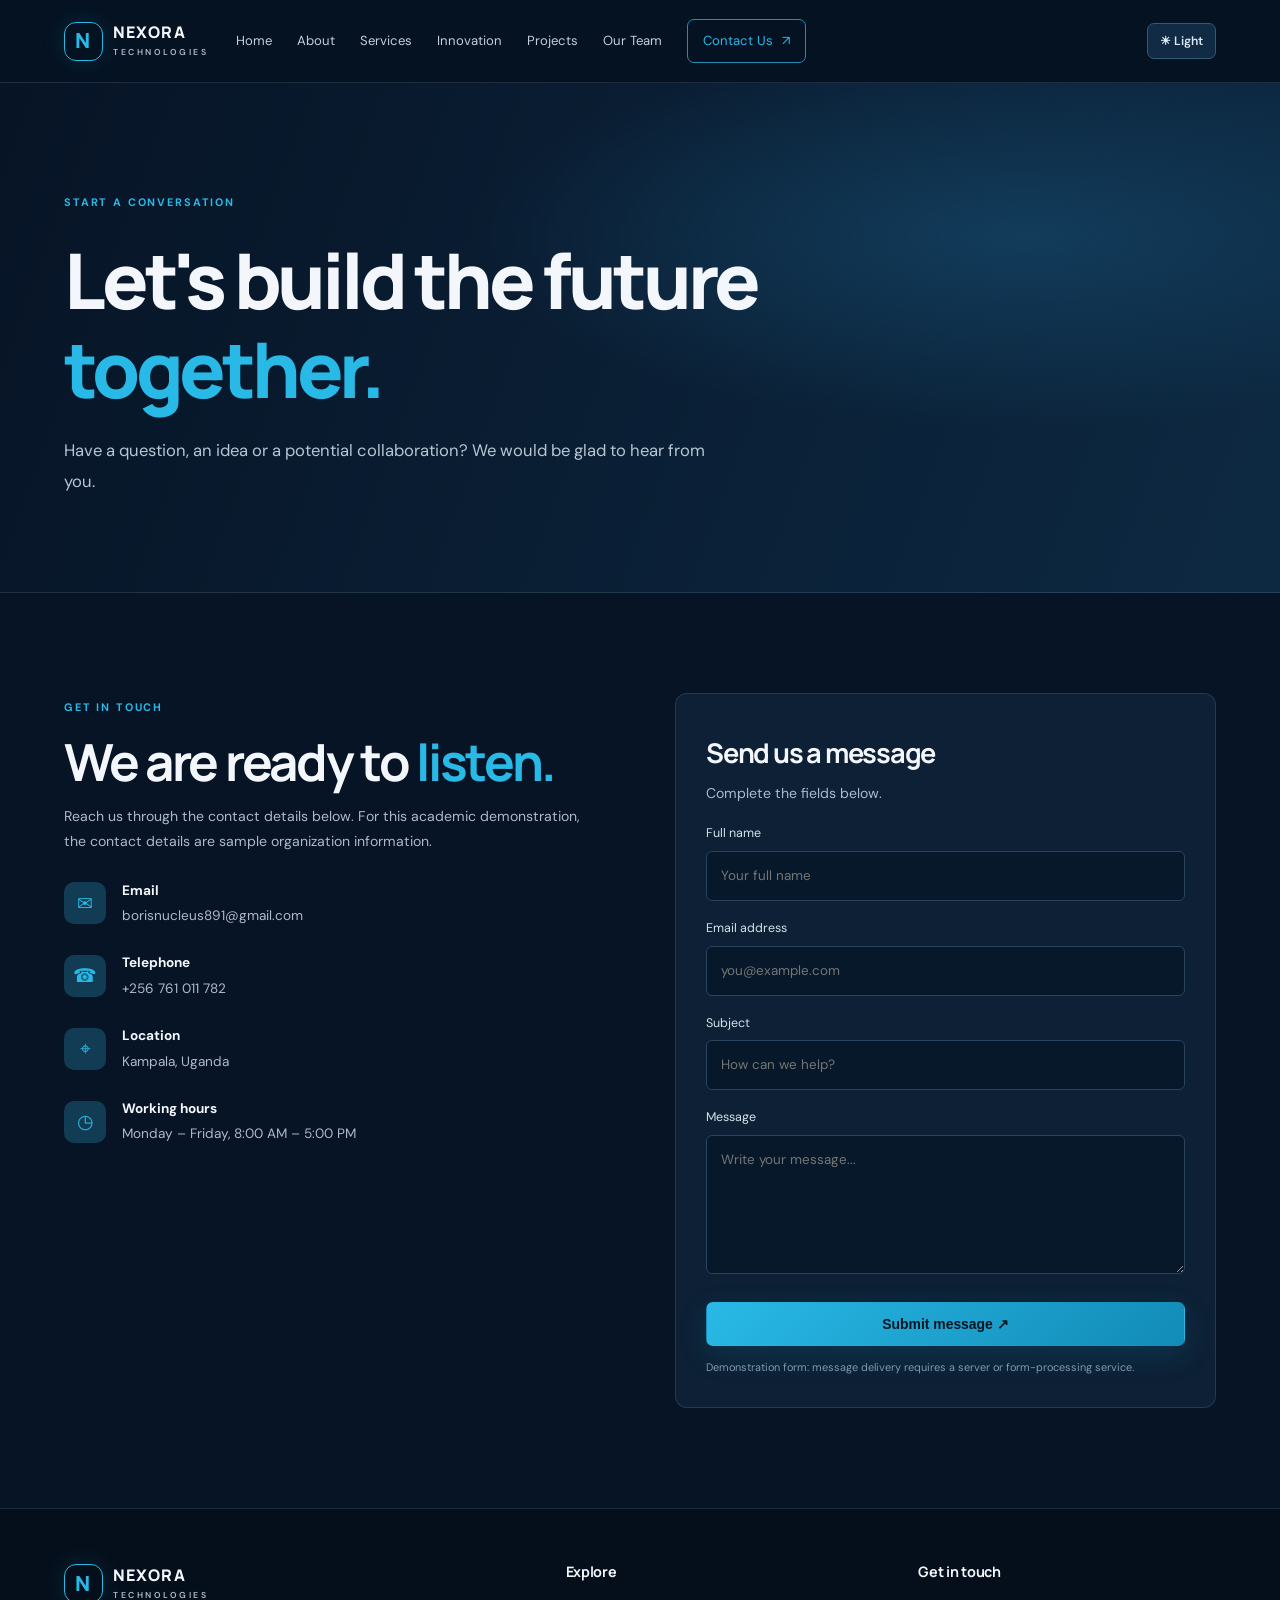
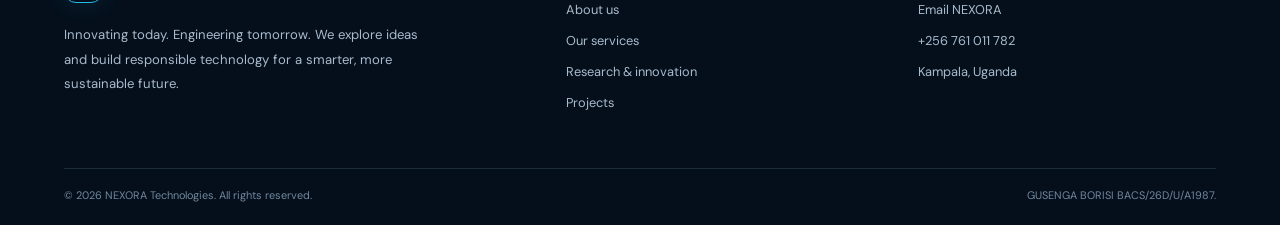
==== contact.html @ c24c4e4e "Add files via upload" ====
<!DOCTYPE html>
<html lang="en">
<head>
  <meta charset="UTF-8">
  <meta name="viewport" content="width=device-width, initial-scale=1.0">
  <meta name="description" content="Contact NEXORA Technologies in Kampala, Uganda.">
  <title>Contact Us | NEXORA Technologies</title>
  <link rel="stylesheet" href="style.css">
</head>
<body>

<header class="site-header">
  <div class="container nav-wrap">
    <a class="brand" href="index.html" aria-label="NEXORA Technologies home">
      <span class="brand-mark">N</span><span class="brand-name">NEXORA<small>TECHNOLOGIES</small></span>
    </a>
    <button class="menu-toggle" type="button" aria-expanded="false" aria-controls="primary-navigation" aria-label="Open navigation">☰</button>
    <nav class="main-nav" id="primary-navigation" aria-label="Main navigation">
      <a href="index.html">Home</a><a href="about.html">About</a>
      <a href="services.html">Services</a><a href="innovation.html">Innovation</a>
      <a href="projects.html">Projects</a><a href="team.html">Our Team</a>
      <a class="nav-contact" href="contact.html">Contact Us <span>↗</span></a>
    </nav>
    <button class="theme-toggle" type="button" aria-label="Switch colour theme" title="Switch colour theme">☀ Light</button>
  </div>
</header>

<main>

<section class="page-hero"><div class="container"><span class="eyebrow">START A CONVERSATION</span><h1>Let's build the future<br><em>together.</em></h1><p>Have a question, an idea or a potential collaboration? We would be glad to hear from you.</p></div></section>
<section class="section container contact-layout"><div><span class="eyebrow">GET IN TOUCH</span><h2>We are ready to <em>listen.</em></h2><p class="muted">Reach us through the contact details below. For this academic demonstration, the contact details are sample organization information.</p>
<div class="contact-detail"><span>✉</span><div><b>Email</b><a href="mailto:borisnucleus891@gmail.com">borisnucleus891@gmail.com</a></div></div>
<div class="contact-detail"><span>☎</span><div><b>Telephone</b><a href="tel:+256761011782">+256 761 011 782</a></div></div>
<div class="contact-detail"><span>⌖</span><div><b>Location</b><p>Kampala, Uganda</p></div></div>
<div class="contact-detail"><span>◷</span><div><b>Working hours</b><p>Monday – Friday, 8:00 AM – 5:00 PM</p></div></div>
</div>
<div class="form-panel"><h2>Send us a message</h2><p class="muted">Complete the fields below.</p><form action="#" method="post">
<label for="fullname">Full name</label><input id="fullname" name="fullname" type="text" placeholder="Your full name" required>
<label for="email">Email address</label><input id="email" name="email" type="email" placeholder="you@example.com" required>
<label for="subject">Subject</label><input id="subject" name="subject" type="text" placeholder="How can we help?" required>
<label for="message">Message</label><textarea id="message" name="message" rows="5" placeholder="Write your message..." required></textarea>
<button class="btn btn-primary form-button" type="submit">Submit message ↗</button>
<p class="form-note">Demonstration form: message delivery requires a server or form-processing service.</p>
</form></div></section>

</main>

<footer class="site-footer">
  <div class="container footer-grid">
    <div><a class="brand footer-brand" href="index.html"><span class="brand-mark">N</span><span class="brand-name">NEXORA<small>TECHNOLOGIES</small></span></a>
      <p>Innovating today. Engineering tomorrow. We explore ideas and build responsible technology for a smarter, more sustainable future.</p>
    </div>
    <div><h3>Explore</h3><a href="about.html">About us</a><a href="services.html">Our services</a><a href="innovation.html">Research & innovation</a><a href="projects.html">Projects</a></div>
    <div><h3>Get in touch</h3><a href="mailto:borisnucleus891@gmail.com">Email NEXORA</a><a href="tel:+256761011782">+256 761 011 782</a><span>Kampala, Uganda</span></div>
  </div>
  <div class="container footer-bottom"><span>© 2026 NEXORA Technologies. All rights reserved.</span><span>GUSENGA BORISI BACS/26D/U/A1987.</span></div>
</footer>

<script src="script.js" defer></script>
</body>
</html>
---- style.css ----
@import url('https://fonts.googleapis.com/css2?family=DM+Sans:wght@400;500;600;700&family=Manrope:wght@400;500;600;700;800&display=swap');

:root{--bg:#071426;--panel:#0d2035;--panel2:#102943;--text:#f3f7fb;--muted:#a9bbcc;--blue:#29b9e6;--blue2:#128bb7;--line:rgba(153,190,218,.16);--max:1160px}
*{box-sizing:border-box;margin:0;padding:0}
html{scroll-behavior:smooth}
body{font-family:'DM Sans',Arial,sans-serif;background:var(--bg);color:var(--text);line-height:1.65}
a{color:inherit;text-decoration:none}
.container{width:min(var(--max),90%);margin:auto}
h1,h2,h3,.brand{font-family:'Manrope',Arial,sans-serif;line-height:1.15}
h1{font-size:clamp(2.7rem,6vw,5.2rem);letter-spacing:-.055em;font-weight:800}
h2{font-size:clamp(2rem,4vw,3.2rem);letter-spacing:-.045em}
h3{font-size:1.22rem;letter-spacing:-.02em}
em{font-style:normal;color:var(--blue)}
.site-header{position:sticky;top:0;z-index:10;background:rgba(6,19,34,.94);backdrop-filter:blur(14px);border-bottom:1px solid var(--line)}
.nav-wrap{min-height:82px;display:flex;align-items:center;justify-content:space-between;gap:28px}
.brand{display:flex;align-items:center;gap:10px;font-weight:800;letter-spacing:.07em}
.brand-mark{width:39px;height:39px;display:grid;place-items:center;border:1px solid var(--blue);border-radius:12px;color:var(--blue);font-size:1.3rem;box-shadow:0 0 25px #29b9e622}
.brand-name{font-size:1rem;line-height:1.05}.brand-name small{display:block;font:600 .54rem 'DM Sans';letter-spacing:.29em;color:var(--muted);margin-top:5px}
.main-nav{display:flex;align-items:center;gap:clamp(12px,2vw,25px);font-size:.82rem;color:#c1d0dd}
.main-nav a{transition:.2s}.main-nav a:hover{color:var(--blue)}
.main-nav .nav-contact{padding:10px 15px;border:1px solid #238eb5;border-radius:7px;color:white}.nav-contact span{color:var(--blue);margin-left:5px}
.hero{overflow:hidden;background:radial-gradient(ellipse at 78% 48%,#123a5b 0,transparent 36%),linear-gradient(115deg,#071426,#0a1c30 65%,#0c2943);border-bottom:1px solid var(--line)}
.hero-grid{min-height:650px;display:grid;grid-template-columns:1.08fr .92fr;align-items:center;gap:35px;padding-top:65px;padding-bottom:65px}
.eyebrow{display:inline-flex;align-items:center;gap:9px;color:var(--blue);font-size:.68rem;font-weight:700;letter-spacing:.17em}
.eyebrow i{width:7px;height:7px;border-radius:50%;background:var(--blue);box-shadow:0 0 12px var(--blue)}
.hero h1{margin:24px 0;font-size:clamp(3rem,5.8vw,5.3rem)}
.hero-lead,.page-hero p{max-width:610px;color:#b6c6d5;font-size:1.04rem;line-height:1.85}
.button-row{display:flex;gap:13px;flex-wrap:wrap;margin-top:32px}
.btn{display:inline-flex;align-items:center;justify-content:center;gap:18px;padding:13px 19px;border-radius:7px;font-weight:700;font-size:.87rem;transition:.2s;border:1px solid transparent}
.btn-primary{background:linear-gradient(135deg,#29b9e6,#128bb7);color:#041523;box-shadow:0 9px 30px #149fc52a}.btn-primary:hover{transform:translateY(-2px);box-shadow:0 13px 35px #149fc54a}
.btn-outline{border-color:#41617c;color:#e8f1f8}.btn-outline:hover{border-color:var(--blue);color:var(--blue)}
.hero-proof{display:flex;align-items:center;gap:12px;margin-top:46px}.proof-icon{width:34px;height:34px;border:1px solid #27799a;border-radius:50%;display:grid;place-items:center;color:var(--blue)}.hero-proof strong,.hero-proof small{display:block}.hero-proof strong{font-size:.8rem}.hero-proof small{font-size:.72rem;color:var(--muted)}
.hero-art{height:440px;position:relative;display:grid;place-items:center}
.orbit{position:absolute;border:1px solid #32b7e533;border-radius:50%;transform:rotate(-24deg)}.orbit-one{width:390px;height:250px}.orbit-two{width:330px;height:330px;transform:rotate(55deg);border-style:dashed}.orbit-three{width:450px;height:170px;transform:rotate(35deg);border-color:#32b7e51f}
.core{width:190px;height:190px;border-radius:50%;display:flex;flex-direction:column;align-items:center;justify-content:center;background:radial-gradient(circle at 35% 30%,#23658a,#0b263f 68%);border:1px solid #48c8ed88;box-shadow:0 0 55px #25b7e544,inset 0 0 35px #2cb9e522;z-index:1}
.core-symbol{font:800 6rem 'Manrope';color:#e8faff;text-shadow:0 0 25px #29b9e6}.core small{font-size:.56rem;letter-spacing:.22em;color:#9bdcf0}
.float-tag{position:absolute;padding:10px 13px;border:1px solid #32718d;background:#0b2137eF;border-radius:8px;color:#d9edf7;font-size:.7rem;box-shadow:0 10px 35px #0005}.float-tag b{color:var(--blue);font-size:1rem;margin-right:7px}.tag-ai{top:49px;right:0}.tag-data{left:0;top:48%}.tag-future{right:10px;bottom:52px}.art-caption{position:absolute;bottom:2px;left:15%;right:10%;display:flex;justify-content:space-between;color:#7094ac;font-size:.58rem;letter-spacing:.18em}
.trust-strip{border-bottom:1px solid var(--line);background:#091a2c}.trust-inner{min-height:76px;display:flex;align-items:center;justify-content:space-between;gap:20px;flex-wrap:wrap}.trust-inner span{font-size:.62rem;letter-spacing:.15em;color:#7793a9}.trust-inner b{font-size:.7rem;letter-spacing:.12em;color:#c0d2e0}
.section{padding-top:100px;padding-bottom:100px}.section-heading{display:flex;align-items:end;justify-content:space-between;gap:35px;margin-bottom:38px}.section-heading h2{margin-top:13px}.section-heading>p{max-width:390px;color:var(--muted);font-size:.9rem}
.card-grid{display:grid;gap:18px}.card-grid.three{grid-template-columns:repeat(3,1fr)}.card-grid.two{grid-template-columns:repeat(2,1fr)}
.feature-card,.service-card{padding:29px;border:1px solid var(--line);border-radius:12px;background:linear-gradient(145deg,#10263d,#0a1b2e);min-height:230px;transition:.25s}
.feature-card:hover,.service-card:hover{transform:translateY(-5px);border-color:#278fb3;box-shadow:0 18px 40px #0003}
.card-icon{display:grid;place-items:center;width:44px;height:44px;border-radius:11px;background:#123b54;color:var(--blue);font-size:1.45rem;margin-bottom:23px}
.feature-card h3,.service-card h3{margin-bottom:12px}.feature-card p,.service-card p{color:var(--muted);font-size:.86rem;line-height:1.8}.feature-card>a{display:inline-block;margin-top:20px;color:var(--blue);font-size:.78rem;font-weight:700}
.dark-band{background:linear-gradient(110deg,#0d2a43,#0a1b2e);border-top:1px solid var(--line);border-bottom:1px solid var(--line);padding:75px 0}.band-grid{display:grid;grid-template-columns:1fr 1fr auto;align-items:center;gap:35px}.band-grid h2{margin-top:14px}.band-grid p{color:var(--muted);font-size:.92rem;line-height:1.85}
.topic-grid{display:grid;grid-template-columns:repeat(4,1fr);border-top:1px solid var(--line);border-left:1px solid var(--line)}.topic-grid>div{padding:22px;border-right:1px solid var(--line);border-bottom:1px solid var(--line);color:var(--blue);font-size:.7rem}.topic-grid b,.topic-grid span{display:block}.topic-grid b{color:var(--text);font-size:.9rem;margin:13px 0 5px}.topic-grid span{color:var(--muted);font-size:.75rem}
.text-link{color:var(--blue);font-weight:700;font-size:.82rem}.cta-section{margin-bottom:90px;padding:45px;background:linear-gradient(110deg,#102f4b,#0c2034);border:1px solid #24506b;border-radius:14px;display:flex;justify-content:space-between;align-items:center;gap:25px}.cta-section h2{font-size:2.3rem;margin:10px 0}.cta-section p{color:var(--muted)}
.page-hero{padding:105px 0 95px;background:radial-gradient(ellipse at 80% 30%,#123c5b,transparent 38%),linear-gradient(110deg,#071426,#0d2942);border-bottom:1px solid var(--line)}
.page-hero h1{margin:22px 0;font-size:clamp(2.8rem,6vw,4.8rem)}.page-hero p{max-width:650px}
.split-section{display:grid;grid-template-columns:.8fr 1.2fr;gap:80px}.split-section h2{margin-top:15px}.prose p{color:var(--muted);line-height:1.95;margin-bottom:18px}
.mission-band{background:#0b2034;border-block:1px solid var(--line);padding:75px 0}.mission-grid{display:grid;grid-template-columns:1fr 1fr;gap:55px}.mission-grid article{padding:20px 25px;border-left:2px solid #268db2}.mission-grid h2{font-size:2rem;margin:13px 0}.mission-grid p{color:var(--muted);line-height:1.8}
.service-card small{display:inline-block;margin-top:20px;padding:6px 9px;border-radius:5px;background:#12334a;color:#86cde2;font-size:.66rem}
.quote-panel{padding:85px 0;background:#0b2034;border-block:1px solid var(--line)}.quote-panel h2{max-width:850px;font-size:clamp(2rem,4vw,3.4rem);margin:20px 0}.quote-panel p{color:var(--muted)}
.notice{padding:15px 18px;background:#102c40;border:1px solid #28546d;border-radius:8px;color:#c3d6e4;font-size:.83rem;margin-bottom:28px}.notice b{color:var(--blue)}
.project-card{overflow:hidden;border:1px solid var(--line);border-radius:12px;background:#0d2035}.project-art{height:190px;display:flex;align-items:center;justify-content:center;flex-direction:column;gap:10px;font-size:3.5rem;color:#c9f4ff;background:radial-gradient(circle at 50% 50%,#1c6581,#102e48 60%,#0b2034)}.project-art small{font-size:.6rem;letter-spacing:.2em;color:#9bdcf0}.art-farm{background:radial-gradient(circle,#2b665b,#123c44 65%,#0b2034)}.art-edu{background:radial-gradient(circle,#3a5681,#172d4b 65%,#0b2034)}.art-eco{background:radial-gradient(circle,#356b6b,#153d48 65%,#0b2034)}.project-copy{padding:25px}.project-copy h3{font-size:1.45rem;margin:8px 0}.project-copy p{color:var(--muted);font-size:.85rem;line-height:1.8}.tag{display:inline-block;margin-top:18px;padding:5px 9px;border:1px solid #28627d;border-radius:30px;color:#8bd8ef;font-size:.68rem}
.person-card{padding:28px;border:1px solid var(--line);border-radius:12px;background:#0d2035}.avatar{width:66px;height:66px;display:grid;place-items:center;border-radius:50%;background:linear-gradient(135deg,#1a6484,#12334e);border:1px solid #45b9dc;color:#e4faff;font:800 1.1rem 'Manrope';margin-bottom:20px}.person-card h3{margin-bottom:5px}.person-card>span{color:var(--blue);font-size:.72rem}.person-card p{margin-top:15px;color:var(--muted);font-size:.83rem;line-height:1.8}
.contact-layout{display:grid;grid-template-columns:1fr 1fr;gap:70px}.contact-layout h2{margin:13px 0}.muted{color:var(--muted);font-size:.88rem;line-height:1.8}.contact-detail{display:flex;align-items:center;gap:16px;margin-top:25px}.contact-detail>span{width:42px;height:42px;display:grid;place-items:center;border-radius:10px;background:#123b54;color:var(--blue);font-size:1.2rem}.contact-detail b,.contact-detail a,.contact-detail p{display:block;font-size:.85rem}.contact-detail a,.contact-detail p{color:var(--muted);margin-top:3px}.form-panel{padding:30px;border:1px solid var(--line);border-radius:12px;background:#0d2035}.form-panel h2{font-size:1.7rem}.form-panel label{display:block;margin:17px 0 7px;font-size:.78rem;color:#d4e1eb}.form-panel input,.form-panel textarea{width:100%;padding:13px 14px;background:#07182a;border:1px solid #29445c;border-radius:6px;color:white;font:inherit;font-size:.84rem;outline:none}.form-panel input:focus,.form-panel textarea:focus{border-color:var(--blue)}.form-panel textarea{resize:vertical}.form-button{width:100%;margin-top:20px;cursor:pointer}.form-note{margin-top:13px;color:#8299ad;font-size:.68rem}
.site-footer{background:#050f1c;border-top:1px solid var(--line);padding:55px 0 20px}.footer-grid{display:grid;grid-template-columns:1.5fr 1fr 1fr;gap:55px}.footer-brand{margin-bottom:20px}.footer-grid p{max-width:370px;color:var(--muted);font-size:.82rem;line-height:1.85}.footer-grid h3{font-size:.9rem;margin-bottom:18px}.footer-grid>div:not(:first-child) a,.footer-grid>div:not(:first-child) span{display:block;color:var(--muted);font-size:.8rem;margin:10px 0}.footer-grid a:hover{color:var(--blue)}.footer-bottom{border-top:1px solid var(--line);margin-top:45px;padding-top:18px;display:flex;justify-content:space-between;gap:15px;color:#71889d;font-size:.68rem}
@media(max-width:900px){.nav-wrap{align-items:flex-start;padding:18px 0;flex-direction:column}.main-nav{width:100%;flex-wrap:wrap}.hero-grid{grid-template-columns:1fr}.hero-art{height:350px}.band-grid{grid-template-columns:1fr 1fr}.band-grid .btn{grid-column:1/-1;justify-self:start}.topic-grid{grid-template-columns:repeat(2,1fr)}.contact-layout{gap:35px}}
@media(max-width:650px){.container{width:90%}.main-nav{gap:12px 17px;font-size:.76rem}.nav-contact{display:none}.hero-grid{padding-top:65px;padding-bottom:45px}.hero-art{transform:scale(.82);margin:-20px -35px}.trust-inner{padding:20px 0;justify-content:flex-start}.trust-inner span{width:100%}.section{padding-top:70px;padding-bottom:70px}.section-heading{display:block}.section-heading>p{margin-top:18px}.card-grid.three,.card-grid.two,.mission-grid,.split-section,.contact-layout{grid-template-columns:1fr}.band-grid{grid-template-columns:1fr}.topic-grid{grid-template-columns:1fr 1fr}.cta-section{margin-bottom:60px;padding:28px;display:block}.cta-section .btn{margin-top:22px}.footer-grid{grid-template-columns:1fr 1fr;gap:30px}.footer-grid>div:first-child{grid-column:1/-1}.footer-bottom{flex-direction:column}.page-hero{padding:75px 0}.project-art{height:160px}}


/* JavaScript enhancements: navigation, theme, reveal effects and project tools */
.nav-wrap{position:relative}
.menu-toggle,.theme-toggle{font:600 .76rem 'DM Sans',sans-serif;color:#dcebf5;background:#102b43;border:1px solid #315a75;border-radius:7px;padding:9px 12px;cursor:pointer;transition:.2s}
.menu-toggle{display:none}.theme-toggle:hover,.menu-toggle:hover{border-color:var(--blue);color:var(--blue)}
.theme-toggle{margin-left:auto;white-space:nowrap}
.main-nav a[aria-current="page"]{color:var(--blue)}
.js-ready .reveal{opacity:0;transform:translateY(18px);transition:opacity .65s ease,transform .65s ease}
.js-ready .reveal.is-visible{opacity:1;transform:translateY(0)}
.project-tools{display:grid;gap:16px;margin:0 0 20px}
.project-tools input{width:100%;max-width:440px;padding:13px 15px;background:#07182a;border:1px solid #29445c;border-radius:7px;color:#fff;font:inherit;outline:none}
.project-tools input:focus{border-color:var(--blue)}
.filter-buttons{display:flex;gap:9px;flex-wrap:wrap}
.filter-btn{padding:8px 13px;border:1px solid #31536b;border-radius:30px;background:#0d2035;color:#c8d9e6;cursor:pointer;font:600 .75rem 'DM Sans',sans-serif;transition:.2s}
.filter-btn:hover,.filter-btn.is-active{background:#123b54;border-color:var(--blue);color:#8ee4ff}
.search-status{min-height:22px;margin-bottom:12px;color:var(--muted);font-size:.78rem}
.project-card.is-hidden{display:none}
.form-feedback{margin-top:14px;padding:12px 14px;border-radius:7px;font-size:.8rem;background:#123b35;border:1px solid #287d69;color:#b9f4df}
.sr-only{position:absolute;width:1px;height:1px;padding:0;margin:-1px;overflow:hidden;clip:rect(0,0,0,0);white-space:nowrap;border:0}
/* Optional light theme, switched by the visitor and remembered on this device. */
:root[data-theme="light"]{--bg:#edf4f8;--panel:#fff;--panel2:#e3eff5;--text:#10263a;--muted:#536b7d;--line:rgba(25,75,105,.18)}
:root[data-theme="light"] body{background:var(--bg);color:var(--text)}
:root[data-theme="light"] .site-header{background:rgba(242,248,251,.94)}
:root[data-theme="light"] .main-nav{color:#36536a}
:root[data-theme="light"] .main-nav .nav-contact{color:#10263a}
:root[data-theme="light"] .hero,:root[data-theme="light"] .page-hero{background:radial-gradient(ellipse at 78% 48%,#d4edf7 0,transparent 40%),linear-gradient(115deg,#edf5f9,#e4f0f6 65%,#d9eaf3)}
:root[data-theme="light"] .hero-lead,:root[data-theme="light"] .page-hero p{color:#496477}
:root[data-theme="light"] .trust-strip,:root[data-theme="light"] .site-footer{background:#dfeaf1}
:root[data-theme="light"] .trust-inner b,:root[data-theme="light"] .footer-grid h3{color:#17344a}
:root[data-theme="light"] .feature-card,:root[data-theme="light"] .service-card,:root[data-theme="light"] .project-card,:root[data-theme="light"] .person-card,:root[data-theme="light"] .form-panel{background:#fff}
:root[data-theme="light"] .dark-band,:root[data-theme="light"] .mission-band,:root[data-theme="light"] .quote-panel{background:#e3eef4}
:root[data-theme="light"] .cta-section{background:linear-gradient(110deg,#dcecf4,#edf5f8)}
:root[data-theme="light"] .notice{background:#e2f0f6;color:#29485d}
:root[data-theme="light"] .form-panel input,:root[data-theme="light"] .form-panel textarea,:root[data-theme="light"] .project-tools input{background:#f4f8fa;color:#142d40;border-color:#b6cbd8}
:root[data-theme="light"] .filter-btn{background:#f4f8fa;color:#36536a}
:root[data-theme="light"] .filter-btn:hover,:root[data-theme="light"] .filter-btn.is-active{background:#d9eff7;color:#087ba4}
:root[data-theme="light"] .menu-toggle,:root[data-theme="light"] .theme-toggle{background:#e4eff5;color:#17344a}
:root[data-theme="light"] .footer-grid>div:not(:first-child) a,:root[data-theme="light"] .footer-grid>div:not(:first-child) span{color:#536b7d}
@media(max-width:900px){
 .nav-wrap{align-items:center;flex-direction:row;flex-wrap:wrap;gap:12px;padding:15px 0}
 .menu-toggle{display:inline-flex;align-items:center;justify-content:center;margin-left:auto}
 .theme-toggle{margin-left:0}
 .main-nav{display:none;order:3;width:100%;padding:12px 0 5px;flex-direction:column;align-items:stretch;gap:0}
 .main-nav.is-open{display:flex}
 .main-nav a{padding:11px 8px;border-top:1px solid var(--line)}
 .main-nav .nav-contact{display:block;border:0;padding:11px 8px}
}
@media(prefers-reduced-motion:reduce){html{scroll-behavior:auto}.js-ready .reveal{transition:none;transform:none}}
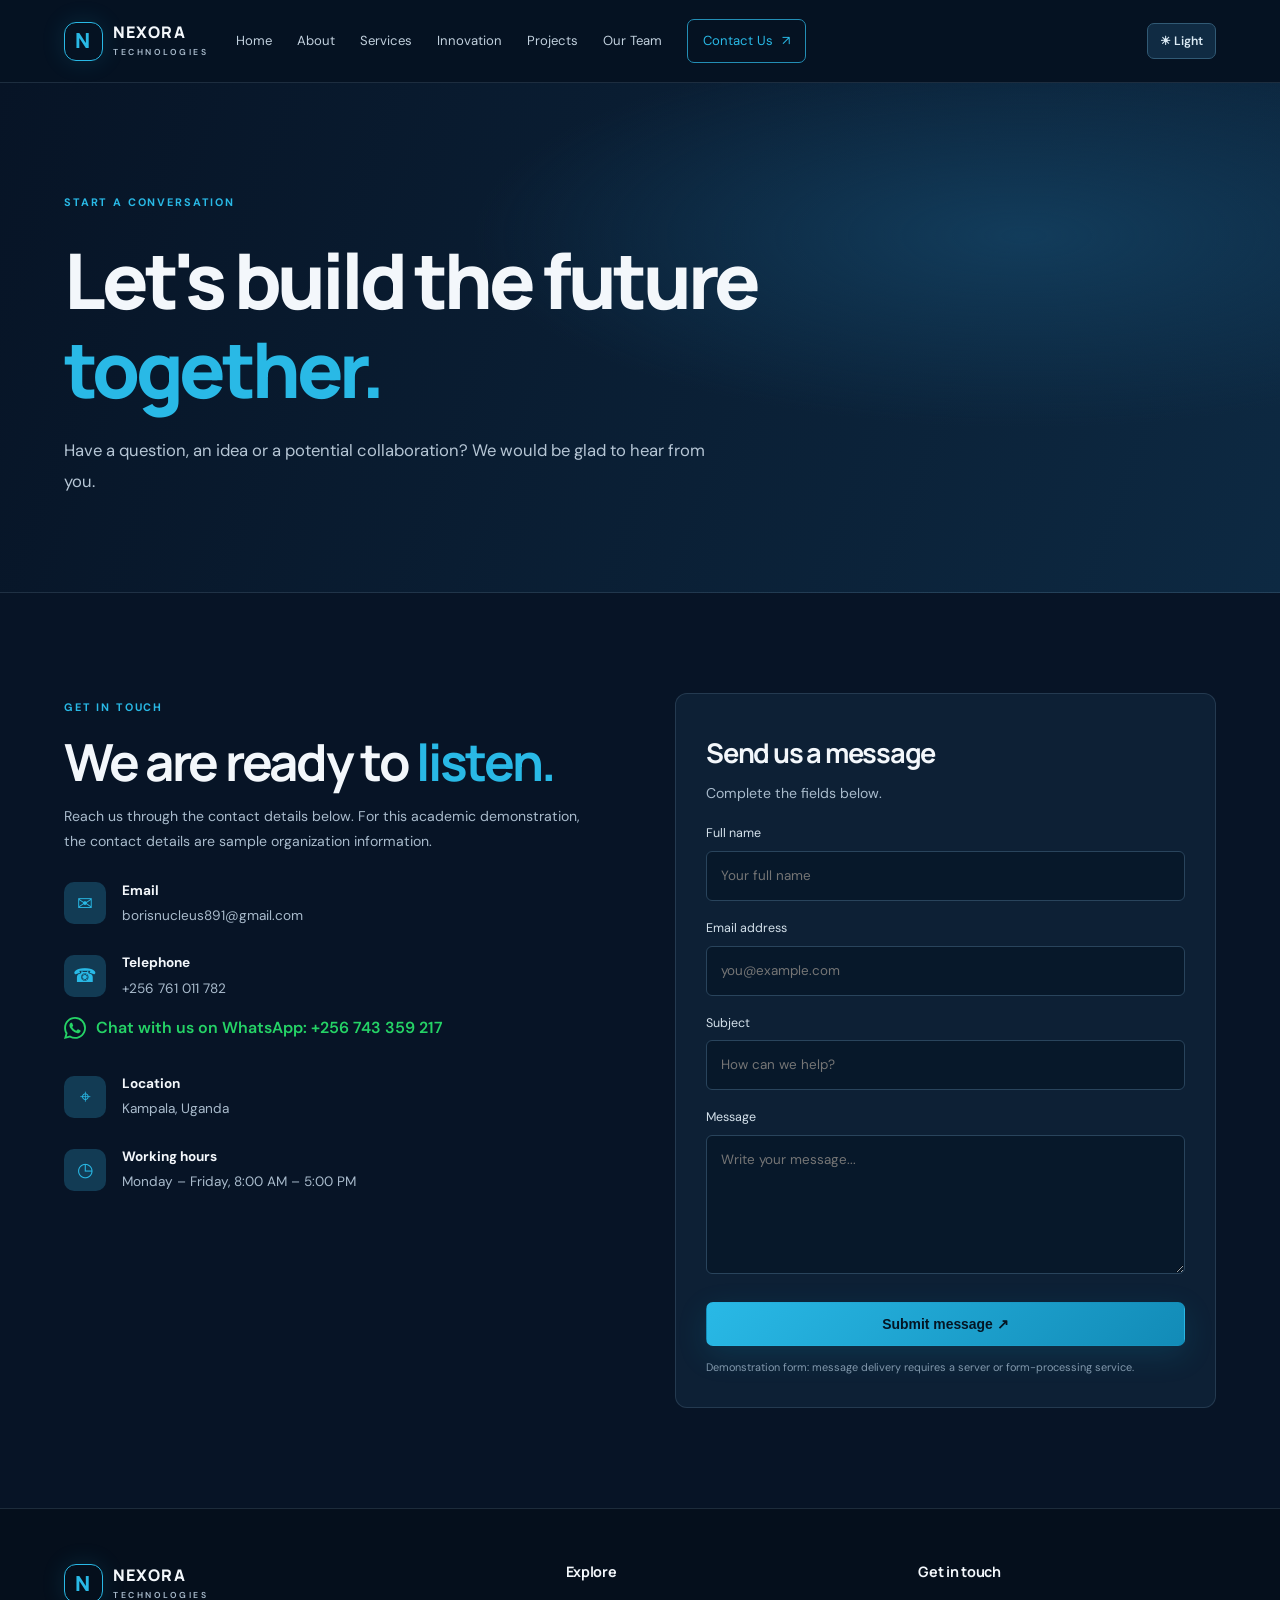
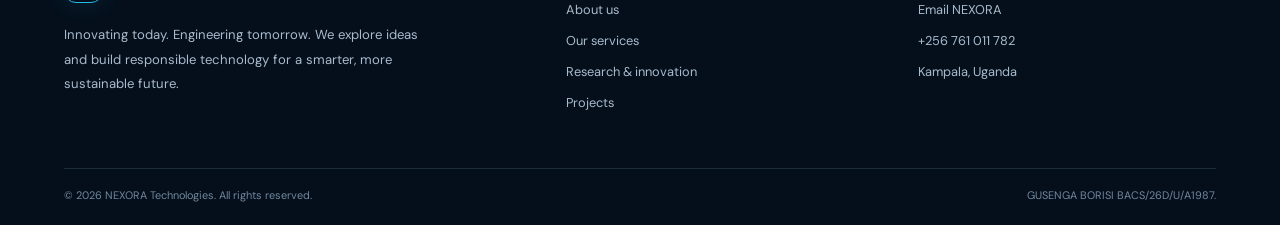
==== commit 62d87a50: "Include WhatsApp contact information Added WhatsApp contact link with icon and details." ====
--- a/contact.html
+++ b/contact.html
@@ -31,6 +31,19 @@
 <section class="section container contact-layout"><div><span class="eyebrow">GET IN TOUCH</span><h2>We are ready to <em>listen.</em></h2><p class="muted">Reach us through the contact details below. For this academic demonstration, the contact details are sample organization information.</p>
 <div class="contact-detail"><span>✉</span><div><b>Email</b><a href="mailto:borisnucleus891@gmail.com">borisnucleus891@gmail.com</a></div></div>
 <div class="contact-detail"><span>☎</span><div><b>Telephone</b><a href="tel:+256761011782">+256 761 011 782</a></div></div>
+  
+<a href="https://wa.me/256743359217"
+   class="whatsapp-contact"
+   target="_blank"
+   rel="noopener noreferrer">
+
+    <svg class="whatsapp-icon" viewBox="0 0 24 24">
+        <path d="M20.52 3.48A11.87 11.87 0 0 0 12.05 0C5.48 0 .14 5.34.14 11.91c0 2.1.55 4.15 1.6 5.96L0 24l6.29-1.65a11.9 11.9 0 0 0 5.76 1.47h.01c6.57 0 11.91-5.34 11.91-11.91a11.84 11.84 0 0 0-3.45-8.43ZM12.06 21.8a9.9 9.9 0 0 1-5.04-1.38l-.36-.21-3.73.98 1-3.64-.24-.37a9.88 9.88 0 0 1-1.52-5.27c0-5.46 4.44-9.9 9.9-9.9a9.83 9.83 0 0 1 7 2.9 9.83 9.83 0 0 1 2.9 7c0 5.45-4.44 9.89-9.9 9.89Zm5.43-7.41c-.3-.15-1.77-.87-2.05-.97-.28-.1-.48-.15-.68.15-.2.3-.77.97-.94 1.17-.17.2-.35.23-.65.08-.3-.15-1.27-.47-2.42-1.5-.9-.8-1.5-1.78-1.67-2.08-.17-.3-.02-.46.13-.61.14-.13.3-.35.45-.52.15-.17.2-.3.3-.5.1-.2.05-.37-.02-.52-.08-.15-.68-1.64-.93-2.24-.24-.59-.49-.51-.68-.52h-.58c-.2 0-.52.08-.8.37-.28.3-1.05 1.03-1.05 2.52s1.08 2.92 1.23 3.12c.15.2 2.13 3.25 5.16 4.56.72.31 1.28.5 1.71.64.72.23 1.37.2 1.89.12.58-.09 1.77-.73 2.02-1.44.25-.71.25-1.32.17-1.44-.07-.13-.27-.2-.57-.35Z"/>
+    </svg>
+
+    Chat with us on WhatsApp: +256 743 359 217
+</a>
+
 <div class="contact-detail"><span>⌖</span><div><b>Location</b><p>Kampala, Uganda</p></div></div>
 <div class="contact-detail"><span>◷</span><div><b>Working hours</b><p>Monday – Friday, 8:00 AM – 5:00 PM</p></div></div>
 </div>
--- a/style.css
+++ b/style.css
@@ -107,3 +107,57 @@
  .main-nav .nav-contact{display:block;border:0;padding:11px 8px}
 }
 @media(prefers-reduced-motion:reduce){html{scroll-behavior:auto}.js-ready .reveal{transition:none;transform:none}}
+
+
+.whatsapp-contact {
+    display: inline-flex;
+    align-items: center;
+    gap: 10px;
+    margin-top: 15px;
+    color: #25D366;
+    font-weight: 600;
+    text-decoration: none;
+    transition: 0.3s ease;
+}
+
+.whatsapp-contact:hover {
+    color: #128C7E;
+    transform: translateY(-3px);
+}
+
+.whatsapp-icon {
+    width: 22px;
+    height: 22px;
+    fill: currentColor;
+}
+
+/* WhatsApp Floating Button */
+.whatsapp-float {
+    position: fixed;
+    bottom: 25px;
+    right: 25px;
+    width: 55px;
+    height: 55px;
+    background: #25D366;
+    color: white;
+    border-radius: 50%;
+    display: flex;
+    align-items: center;
+    justify-content: center;
+    text-decoration: none;
+    box-shadow: 0 4px 12px rgba(0, 0, 0, 0.3);
+    z-index: 999;
+    transition: 0.3s ease;
+}
+
+.whatsapp-float:hover {
+    background: #128C7E;
+    transform: scale(1.1);
+}
+
+.whatsapp-float svg {
+    width: 30px;
+    height: 30px;
+    fill: white;
+}
+
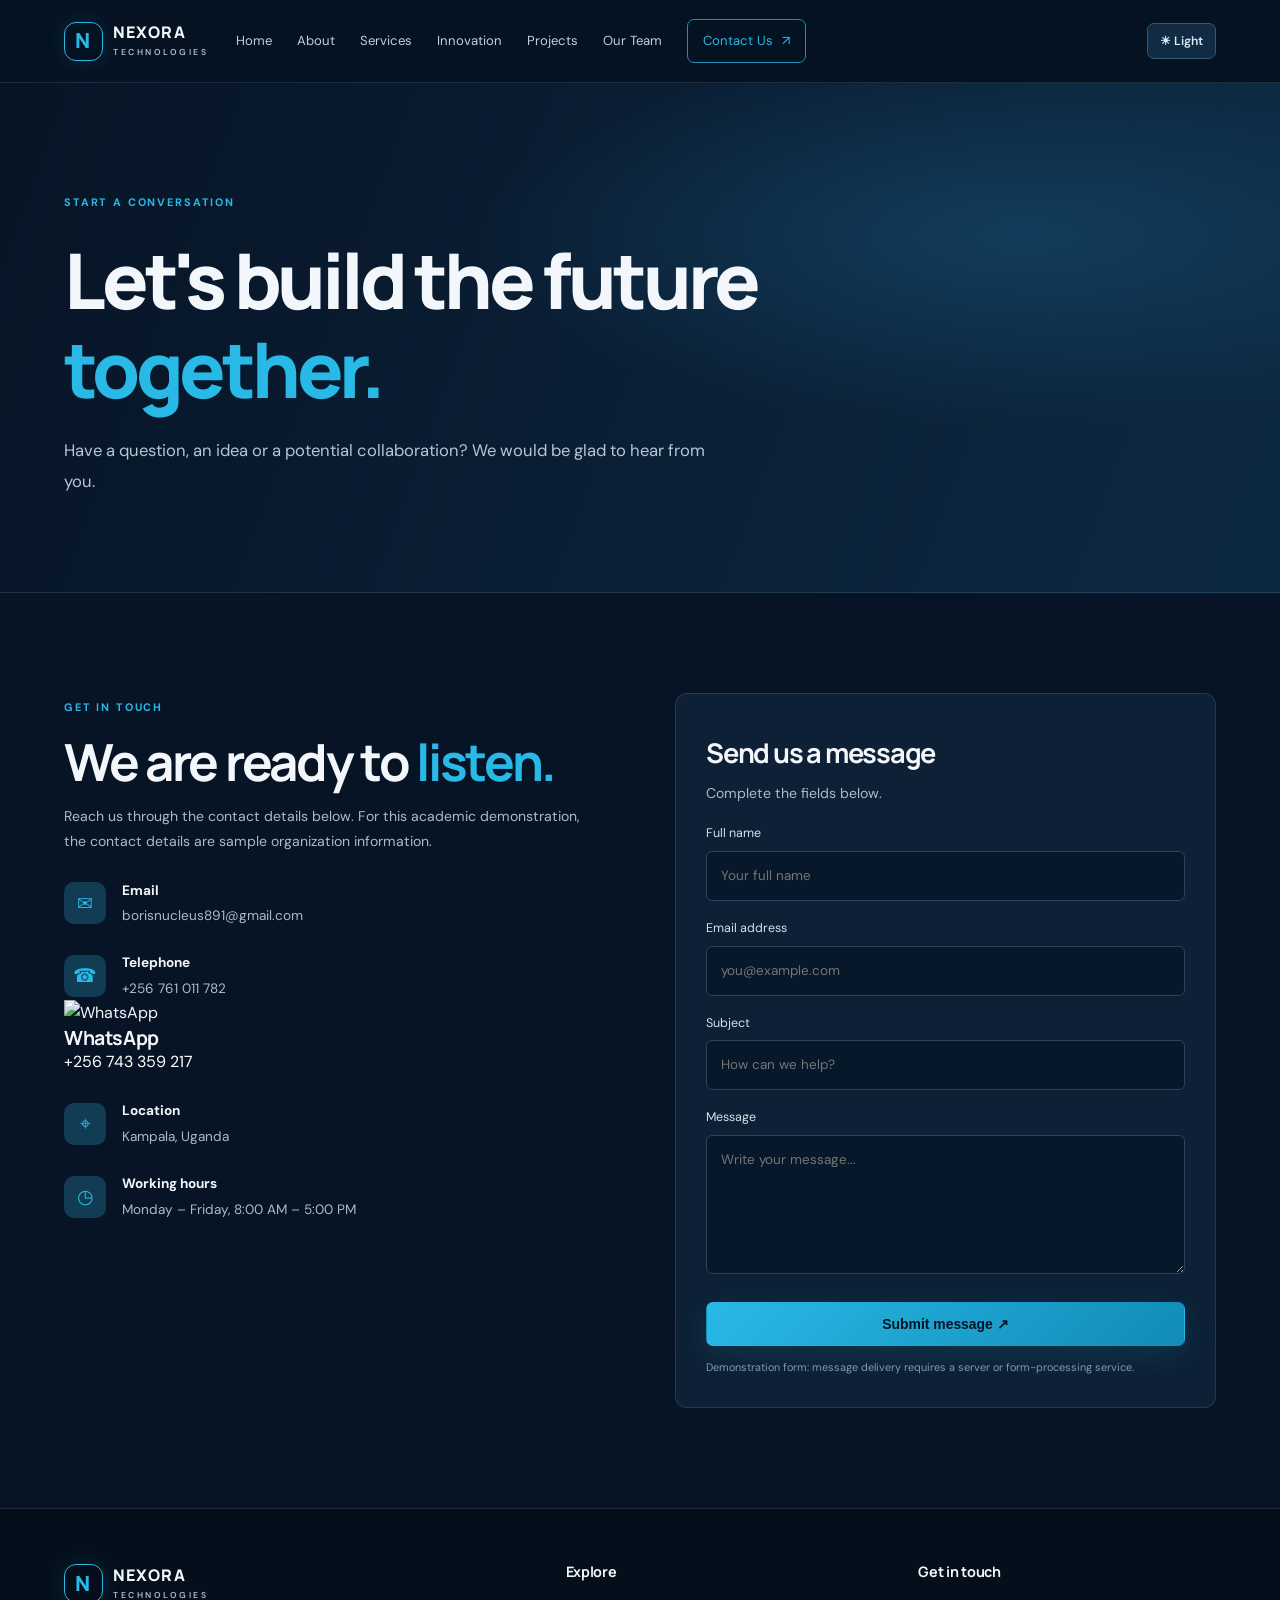
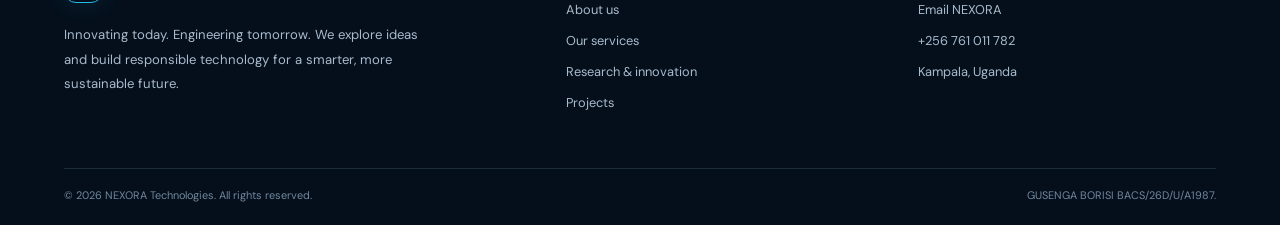
==== commit 828b4454: "Integrate WhatsApp contact details in contact.html Added WhatsApp contact information and icon to th" ====
--- a/contact.html
+++ b/contact.html
@@ -31,18 +31,15 @@
 <section class="section container contact-layout"><div><span class="eyebrow">GET IN TOUCH</span><h2>We are ready to <em>listen.</em></h2><p class="muted">Reach us through the contact details below. For this academic demonstration, the contact details are sample organization information.</p>
 <div class="contact-detail"><span>✉</span><div><b>Email</b><a href="mailto:borisnucleus891@gmail.com">borisnucleus891@gmail.com</a></div></div>
 <div class="contact-detail"><span>☎</span><div><b>Telephone</b><a href="tel:+256761011782">+256 761 011 782</a></div></div>
-  
-<a href="https://wa.me/256743359217"
-   class="whatsapp-contact"
-   target="_blank"
-   rel="noopener noreferrer">
-
-    <svg class="whatsapp-icon" viewBox="0 0 24 24">
-        <path d="M20.52 3.48A11.87 11.87 0 0 0 12.05 0C5.48 0 .14 5.34.14 11.91c0 2.1.55 4.15 1.6 5.96L0 24l6.29-1.65a11.9 11.9 0 0 0 5.76 1.47h.01c6.57 0 11.91-5.34 11.91-11.91a11.84 11.84 0 0 0-3.45-8.43ZM12.06 21.8a9.9 9.9 0 0 1-5.04-1.38l-.36-.21-3.73.98 1-3.64-.24-.37a9.88 9.88 0 0 1-1.52-5.27c0-5.46 4.44-9.9 9.9-9.9a9.83 9.83 0 0 1 7 2.9 9.83 9.83 0 0 1 2.9 7c0 5.45-4.44 9.89-9.9 9.89Zm5.43-7.41c-.3-.15-1.77-.87-2.05-.97-.28-.1-.48-.15-.68.15-.2.3-.77.97-.94 1.17-.17.2-.35.23-.65.08-.3-.15-1.27-.47-2.42-1.5-.9-.8-1.5-1.78-1.67-2.08-.17-.3-.02-.46.13-.61.14-.13.3-.35.45-.52.15-.17.2-.3.3-.5.1-.2.05-.37-.02-.52-.08-.15-.68-1.64-.93-2.24-.24-.59-.49-.51-.68-.52h-.58c-.2 0-.52.08-.8.37-.28.3-1.05 1.03-1.05 2.52s1.08 2.92 1.23 3.12c.15.2 2.13 3.25 5.16 4.56.72.31 1.28.5 1.71.64.72.23 1.37.2 1.89.12.58-.09 1.77-.73 2.02-1.44.25-.71.25-1.32.17-1.44-.07-.13-.27-.2-.57-.35Z"/>
-    </svg>
-
-    Chat with us on WhatsApp: +256 743 359 217
-</a>
+  <div class="contact-item">
+  <div class="contact-icon whatsapp">
+    <img src="https://upload.wikimedia.org/wikipedia/commons/6/6b/WhatsApp.svg" alt="WhatsApp">
+  </div>
+  <div>
+    <h3>WhatsApp</h3>
+    <p><a href="https://wa.me/256743359217" target="_blank" style="color:white; text-decoration:none;">+256 743 359 217</a></p>
+  </div>
+</div>
 
 <div class="contact-detail"><span>⌖</span><div><b>Location</b><p>Kampala, Uganda</p></div></div>
 <div class="contact-detail"><span>◷</span><div><b>Working hours</b><p>Monday – Friday, 8:00 AM – 5:00 PM</p></div></div>
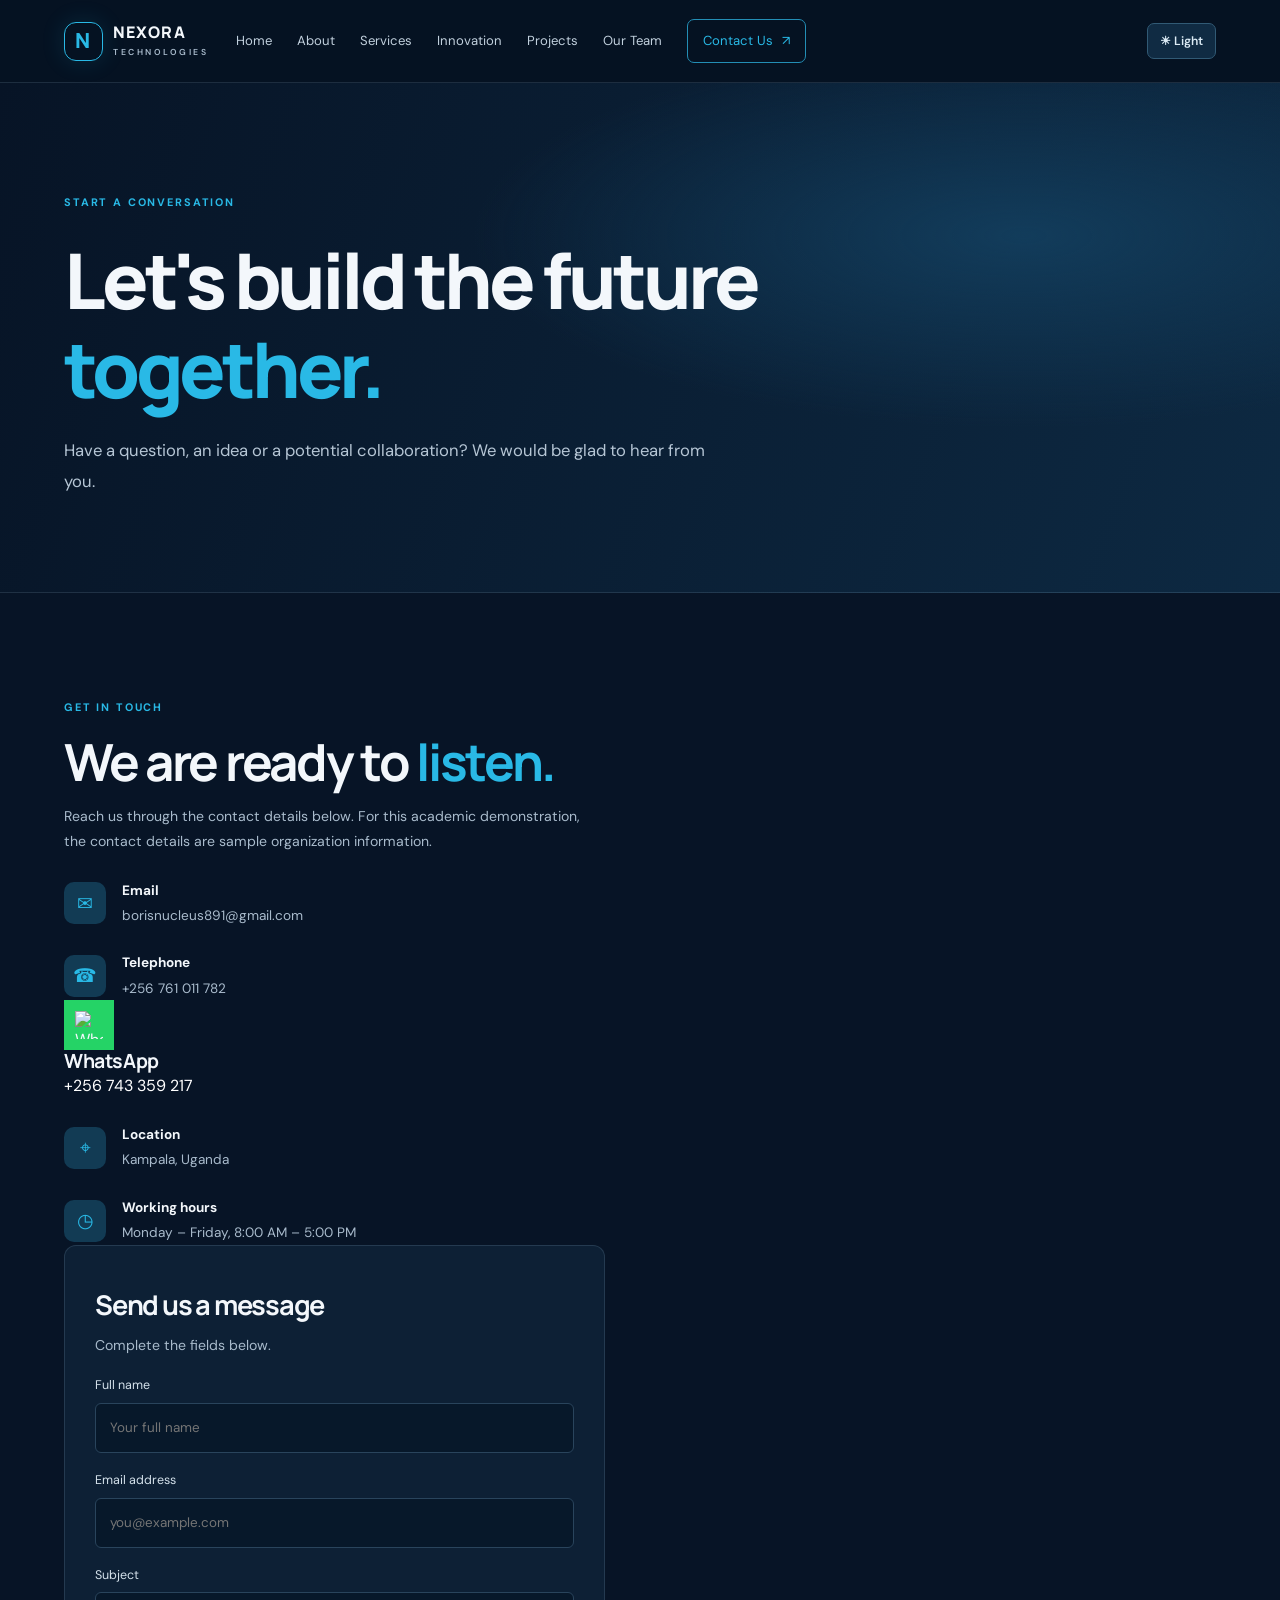
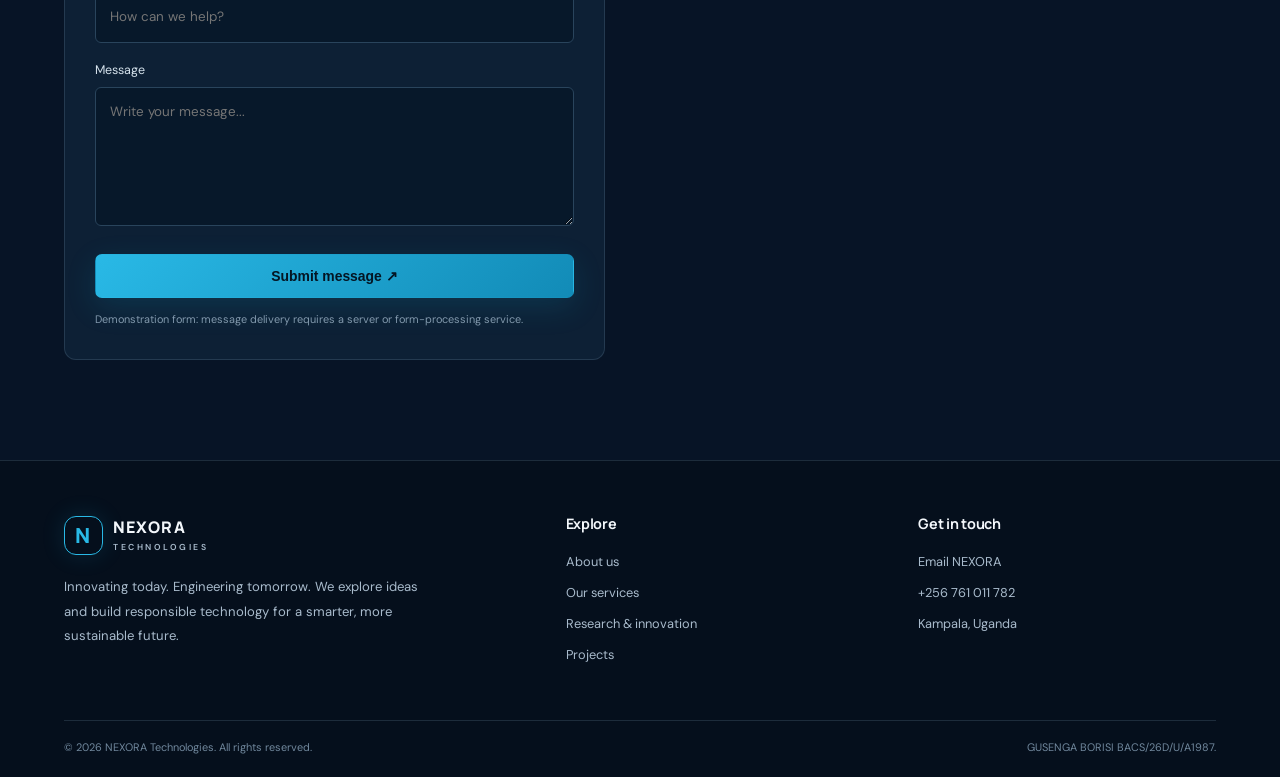
==== commit 0b7bd2d7: "Refactor WhatsApp contact item with styles Updated WhatsApp contact section with styling." ====
--- a/contact.html
+++ b/contact.html
@@ -32,8 +32,9 @@
 <div class="contact-detail"><span>✉</span><div><b>Email</b><a href="mailto:borisnucleus891@gmail.com">borisnucleus891@gmail.com</a></div></div>
 <div class="contact-detail"><span>☎</span><div><b>Telephone</b><a href="tel:+256761011782">+256 761 011 782</a></div></div>
   <div class="contact-item">
-  <div class="contact-icon whatsapp">
-    <img src="https://upload.wikimedia.org/wikipedia/commons/6/6b/WhatsApp.svg" alt="WhatsApp">
+ <div class="contact-item">
+  <div class="contact-icon" style="background:#25D366; width:50px; height:50px; display:flex; align-items:center; justify-content:center; flex-shrink:0;">
+    <img src="https://upload.wikimedia.org/wikipedia/commons/6/6b/WhatsApp.svg" alt="WhatsApp" style="width:28px; height:28px; display:block;">
   </div>
   <div>
     <h3>WhatsApp</h3>
--- a/style.css
+++ b/style.css
@@ -108,56 +108,11 @@
 }
 @media(prefers-reduced-motion:reduce){html{scroll-behavior:auto}.js-ready .reveal{transition:none;transform:none}}
 
-
-.whatsapp-contact {
-    display: inline-flex;
-    align-items: center;
-    gap: 10px;
-    margin-top: 15px;
-    color: #25D366;
-    font-weight: 600;
-    text-decoration: none;
-    transition: 0.3s ease;
+.contact-icon.whatsapp {
+  background: #25D366;
+  color: white;
 }
 
-.whatsapp-contact:hover {
-    color: #128C7E;
-    transform: translateY(-3px);
-}
 
-.whatsapp-icon {
-    width: 22px;
-    height: 22px;
-    fill: currentColor;
-}
 
-/* WhatsApp Floating Button */
-.whatsapp-float {
-    position: fixed;
-    bottom: 25px;
-    right: 25px;
-    width: 55px;
-    height: 55px;
-    background: #25D366;
-    color: white;
-    border-radius: 50%;
-    display: flex;
-    align-items: center;
-    justify-content: center;
-    text-decoration: none;
-    box-shadow: 0 4px 12px rgba(0, 0, 0, 0.3);
-    z-index: 999;
-    transition: 0.3s ease;
-}
 
-.whatsapp-float:hover {
-    background: #128C7E;
-    transform: scale(1.1);
-}
-
-.whatsapp-float svg {
-    width: 30px;
-    height: 30px;
-    fill: white;
-}
-
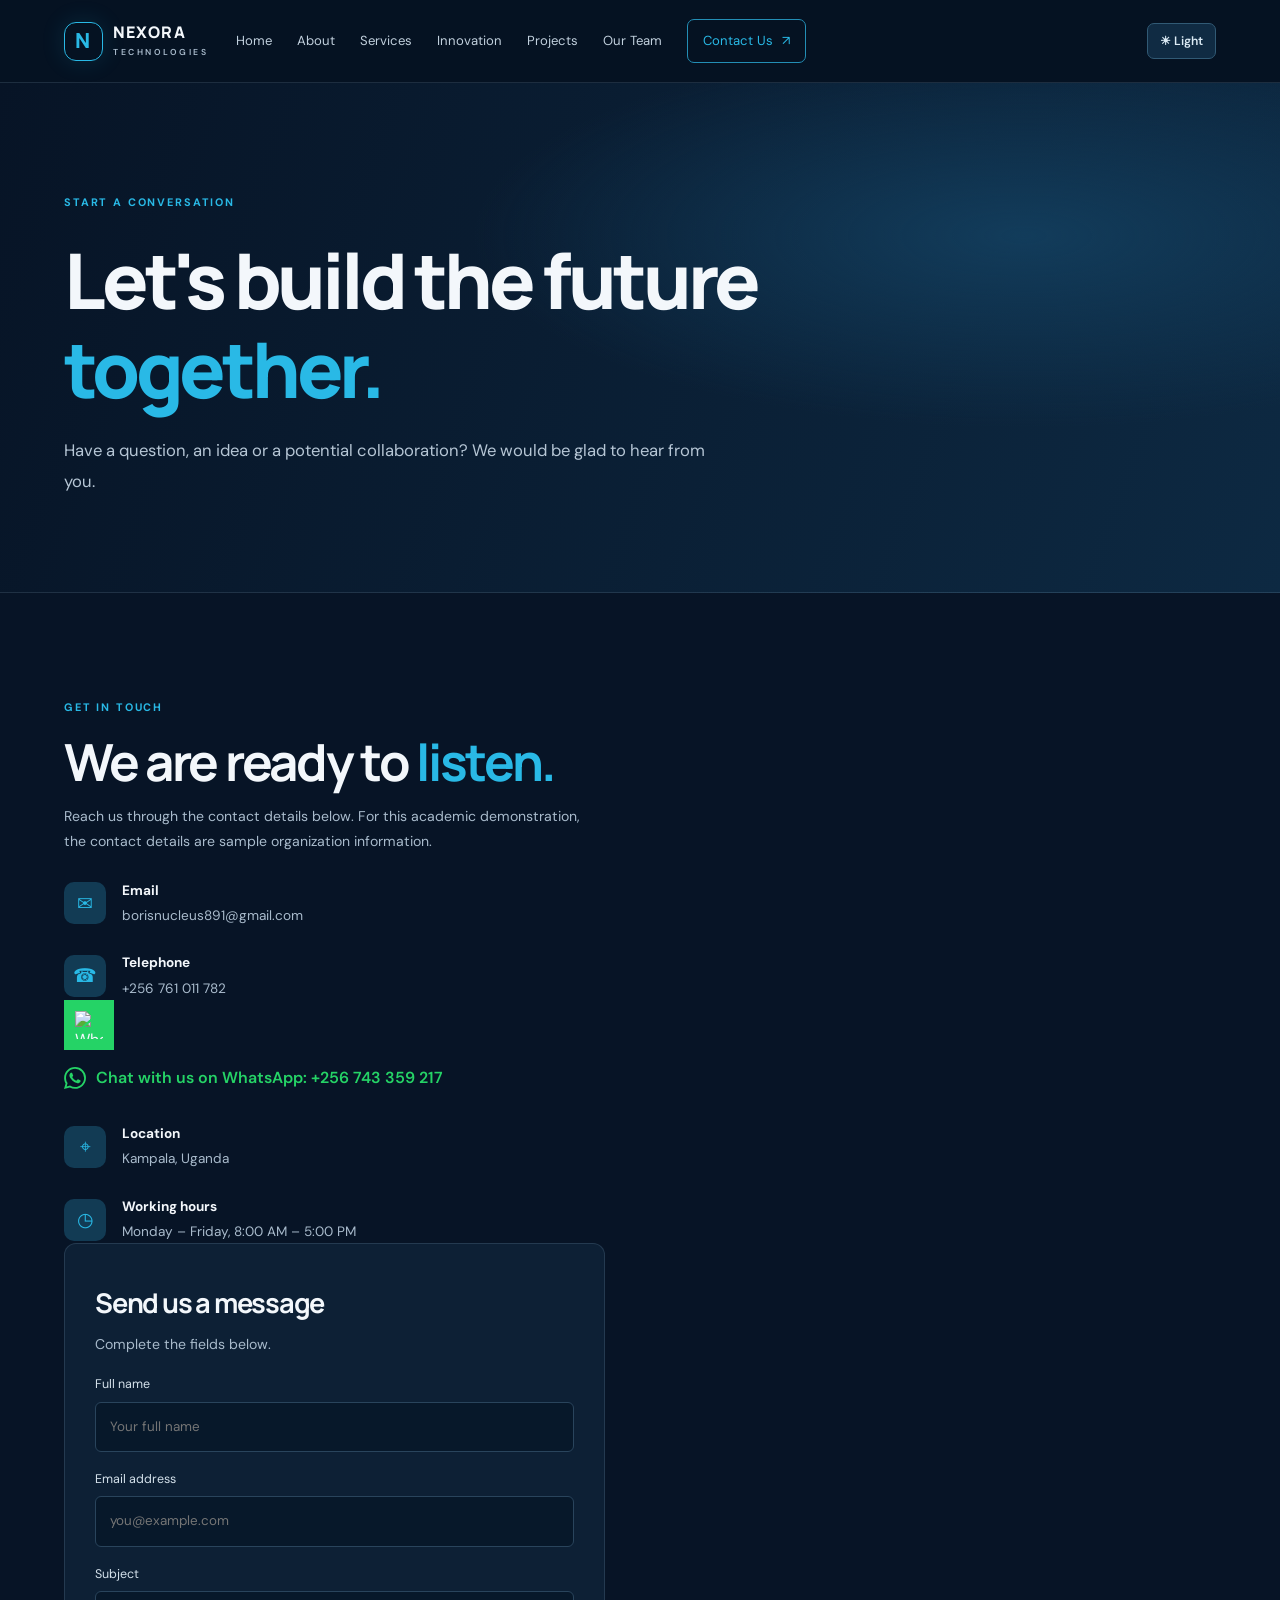
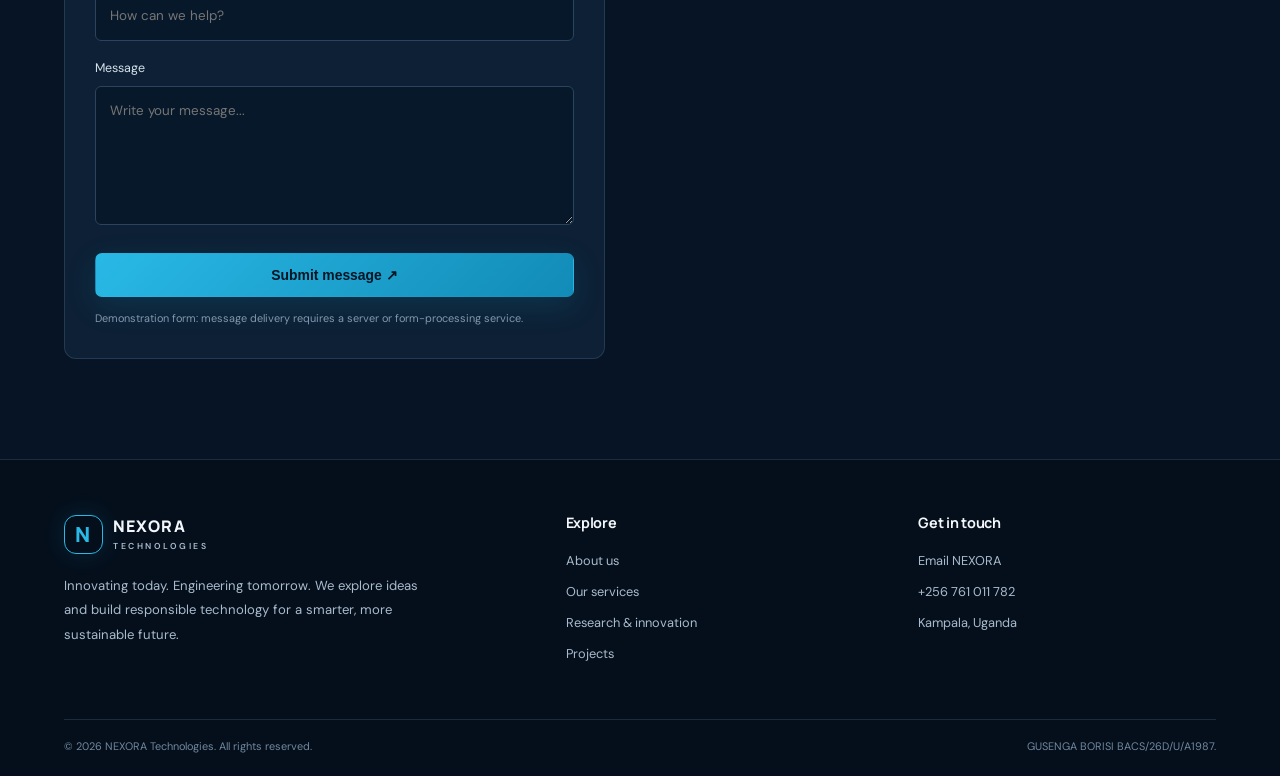
==== commit 3d13ce66: "Update contact.html" ====
--- a/contact.html
+++ b/contact.html
@@ -36,11 +36,19 @@
   <div class="contact-icon" style="background:#25D366; width:50px; height:50px; display:flex; align-items:center; justify-content:center; flex-shrink:0;">
     <img src="https://upload.wikimedia.org/wikipedia/commons/6/6b/WhatsApp.svg" alt="WhatsApp" style="width:28px; height:28px; display:block;">
   </div>
-  <div>
-    <h3>WhatsApp</h3>
-    <p><a href="https://wa.me/256743359217" target="_blank" style="color:white; text-decoration:none;">+256 743 359 217</a></p>
-  </div>
-</div>
+ 
+<a href="https://wa.me/256743359217"
+   class="whatsapp-contact"
+   target="_blank"
+   rel="noopener noreferrer">
+
+    <svg class="whatsapp-icon" viewBox="0 0 24 24">
+        <path d="M20.52 3.48A11.87 11.87 0 0 0 12.05 0C5.48 0 .14 5.34.14 11.91c0 2.1.55 4.15 1.6 5.96L0 24l6.29-1.65a11.9 11.9 0 0 0 5.76 1.47h.01c6.57 0 11.91-5.34 11.91-11.91a11.84 11.84 0 0 0-3.45-8.43ZM12.06 21.8a9.9 9.9 0 0 1-5.04-1.38l-.36-.21-3.73.98 1-3.64-.24-.37a9.88 9.88 0 0 1-1.52-5.27c0-5.46 4.44-9.9 9.9-9.9a9.83 9.83 0 0 1 7 2.9 9.83 9.83 0 0 1 2.9 7c0 5.45-4.44 9.89-9.9 9.89Zm5.43-7.41c-.3-.15-1.77-.87-2.05-.97-.28-.1-.48-.15-.68.15-.2.3-.77.97-.94 1.17-.17.2-.35.23-.65.08-.3-.15-1.27-.47-2.42-1.5-.9-.8-1.5-1.78-1.67-2.08-.17-.3-.02-.46.13-.61.14-.13.3-.35.45-.52.15-.17.2-.3.3-.5.1-.2.05-.37-.02-.52-.08-.15-.68-1.64-.93-2.24-.24-.59-.49-.51-.68-.52h-.58c-.2 0-.52.08-.8.37-.28.3-1.05 1.03-1.05 2.52s1.08 2.92 1.23 3.12c.15.2 2.13 3.25 5.16 4.56.72.31 1.28.5 1.71.64.72.23 1.37.2 1.89.12.58-.09 1.77-.73 2.02-1.44.25-.71.25-1.32.17-1.44-.07-.13-.27-.2-.57-.35Z"/>
+    </svg>
+
+    Chat with us on WhatsApp: +256 743 359 217
+</a>
+
 
 <div class="contact-detail"><span>⌖</span><div><b>Location</b><p>Kampala, Uganda</p></div></div>
 <div class="contact-detail"><span>◷</span><div><b>Working hours</b><p>Monday – Friday, 8:00 AM – 5:00 PM</p></div></div>
--- a/style.css
+++ b/style.css
@@ -108,11 +108,61 @@
 }
 @media(prefers-reduced-motion:reduce){html{scroll-behavior:auto}.js-ready .reveal{transition:none;transform:none}}
 
-.contact-icon.whatsapp {
-  background: #25D366;
-  color: white;
+
+.whatsapp-contact {
+    display: inline-flex;
+    align-items: center;
+    gap: 10px;
+    margin-top: 15px;
+    color: #25D366;
+    font-weight: 600;
+    text-decoration: none;
+    transition: 0.3s ease;
+}
+
+.whatsapp-contact:hover {
+    color: #128C7E;
+    transform: translateY(-3px);
+}
+
+.whatsapp-icon {
+    width: 22px;
+    height: 22px;
+    fill: currentColor;
+}
+
+/* WhatsApp Floating Button */
+.whatsapp-float {
+    position: fixed;
+    bottom: 25px;
+    right: 25px;
+    width: 55px;
+    height: 55px;
+    background: #25D366;
+    color: white;
+    border-radius: 50%;
+    display: flex;
+    align-items: center;
+    justify-content: center;
+    text-decoration: none;
+    box-shadow: 0 4px 12px rgba(0, 0, 0, 0.3);
+    z-index: 999;
+    transition: 0.3s ease;
+}
+
+.whatsapp-float:hover {
+    background: #128C7E;
+    transform: scale(1.1);
+}
+
+.whatsapp-float svg {
+    width: 30px;
+    height: 30px;
+    fill: white;
 }
 
 
 
 
+
+
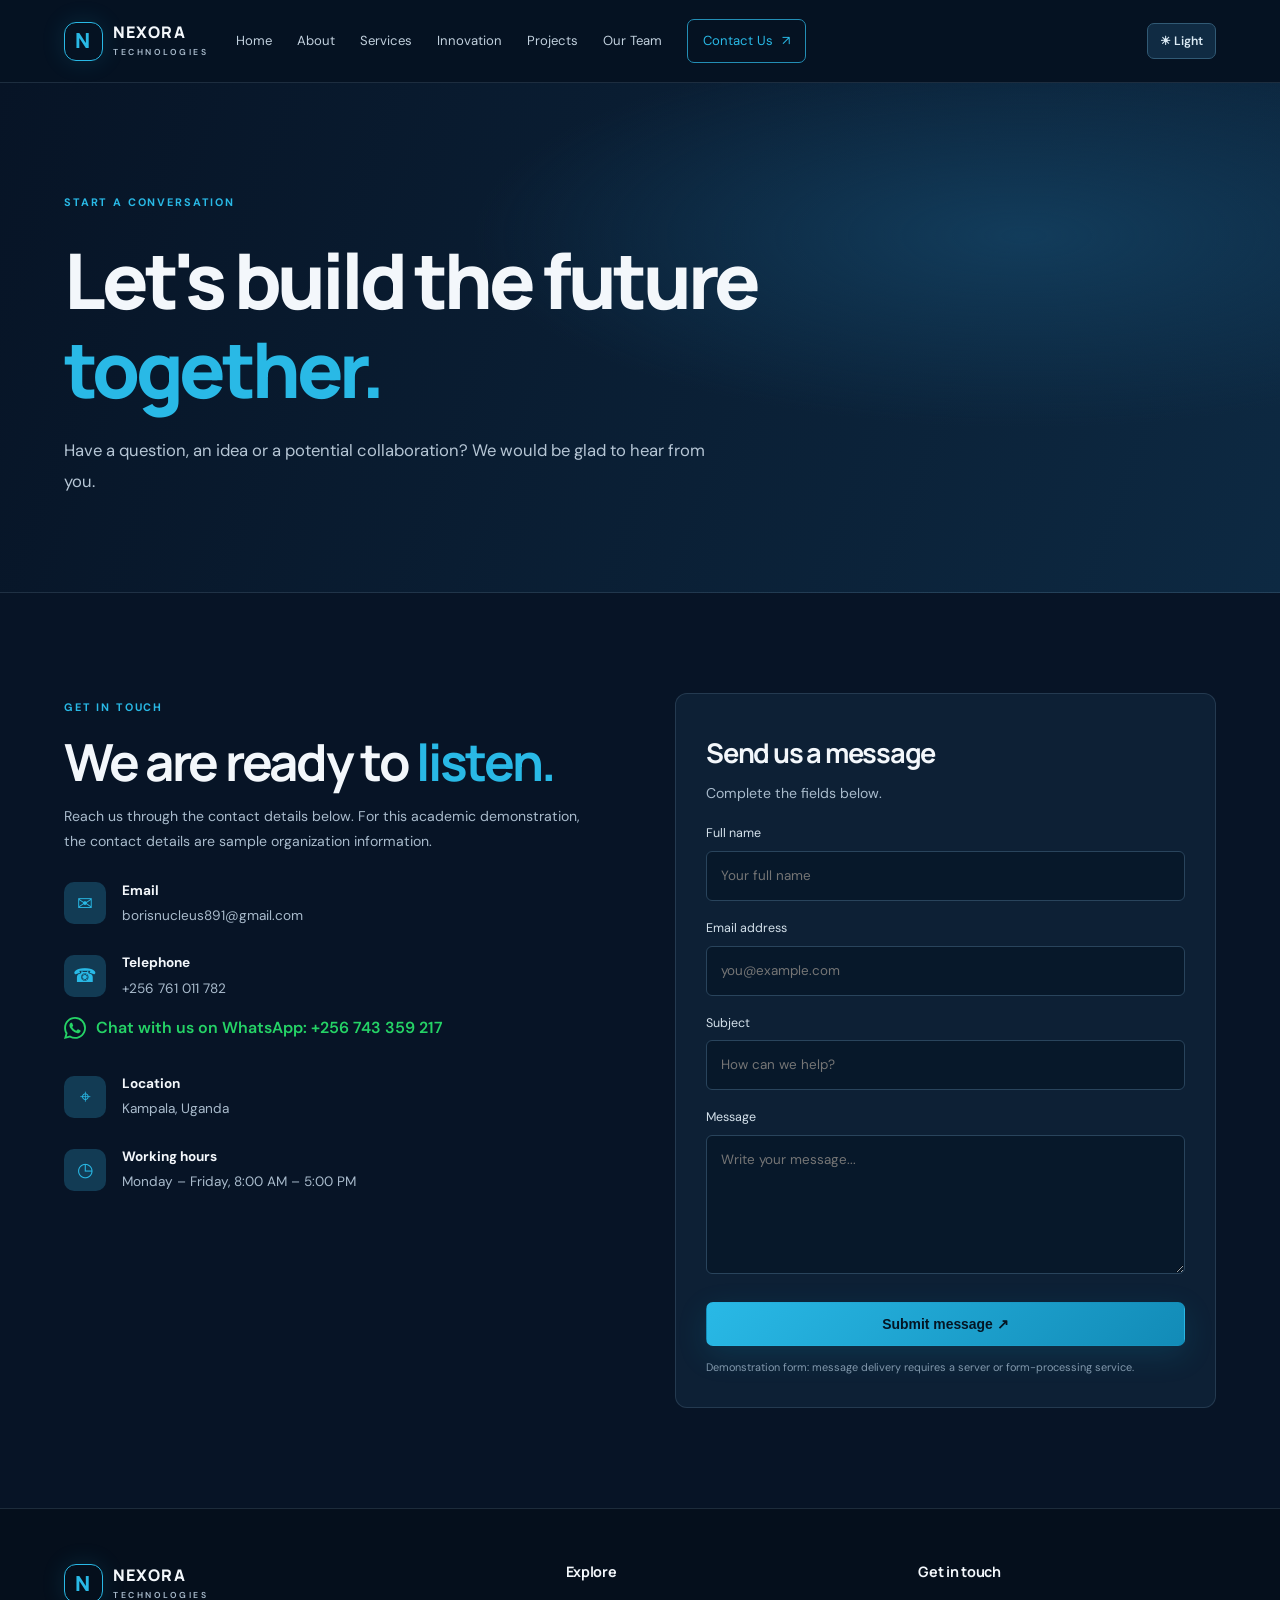
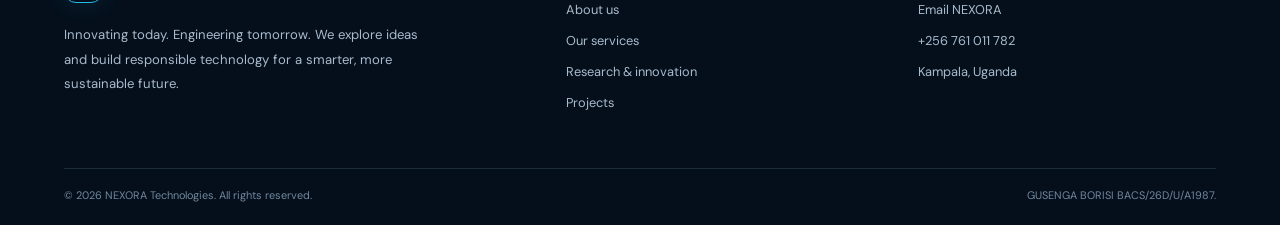
==== commit 3552791b: "Refactor contact section and simplify WhatsApp link Removed redundant contact item structure and cle" ====
--- a/contact.html
+++ b/contact.html
@@ -31,13 +31,7 @@
 <section class="section container contact-layout"><div><span class="eyebrow">GET IN TOUCH</span><h2>We are ready to <em>listen.</em></h2><p class="muted">Reach us through the contact details below. For this academic demonstration, the contact details are sample organization information.</p>
 <div class="contact-detail"><span>✉</span><div><b>Email</b><a href="mailto:borisnucleus891@gmail.com">borisnucleus891@gmail.com</a></div></div>
 <div class="contact-detail"><span>☎</span><div><b>Telephone</b><a href="tel:+256761011782">+256 761 011 782</a></div></div>
-  <div class="contact-item">
- <div class="contact-item">
-  <div class="contact-icon" style="background:#25D366; width:50px; height:50px; display:flex; align-items:center; justify-content:center; flex-shrink:0;">
-    <img src="https://upload.wikimedia.org/wikipedia/commons/6/6b/WhatsApp.svg" alt="WhatsApp" style="width:28px; height:28px; display:block;">
-  </div>
- 
-<a href="https://wa.me/256743359217"
+ <a href="https://wa.me/256743359217"
    class="whatsapp-contact"
    target="_blank"
    rel="noopener noreferrer">
@@ -48,8 +42,6 @@
 
     Chat with us on WhatsApp: +256 743 359 217
 </a>
-
-
 <div class="contact-detail"><span>⌖</span><div><b>Location</b><p>Kampala, Uganda</p></div></div>
 <div class="contact-detail"><span>◷</span><div><b>Working hours</b><p>Monday – Friday, 8:00 AM – 5:00 PM</p></div></div>
 </div>
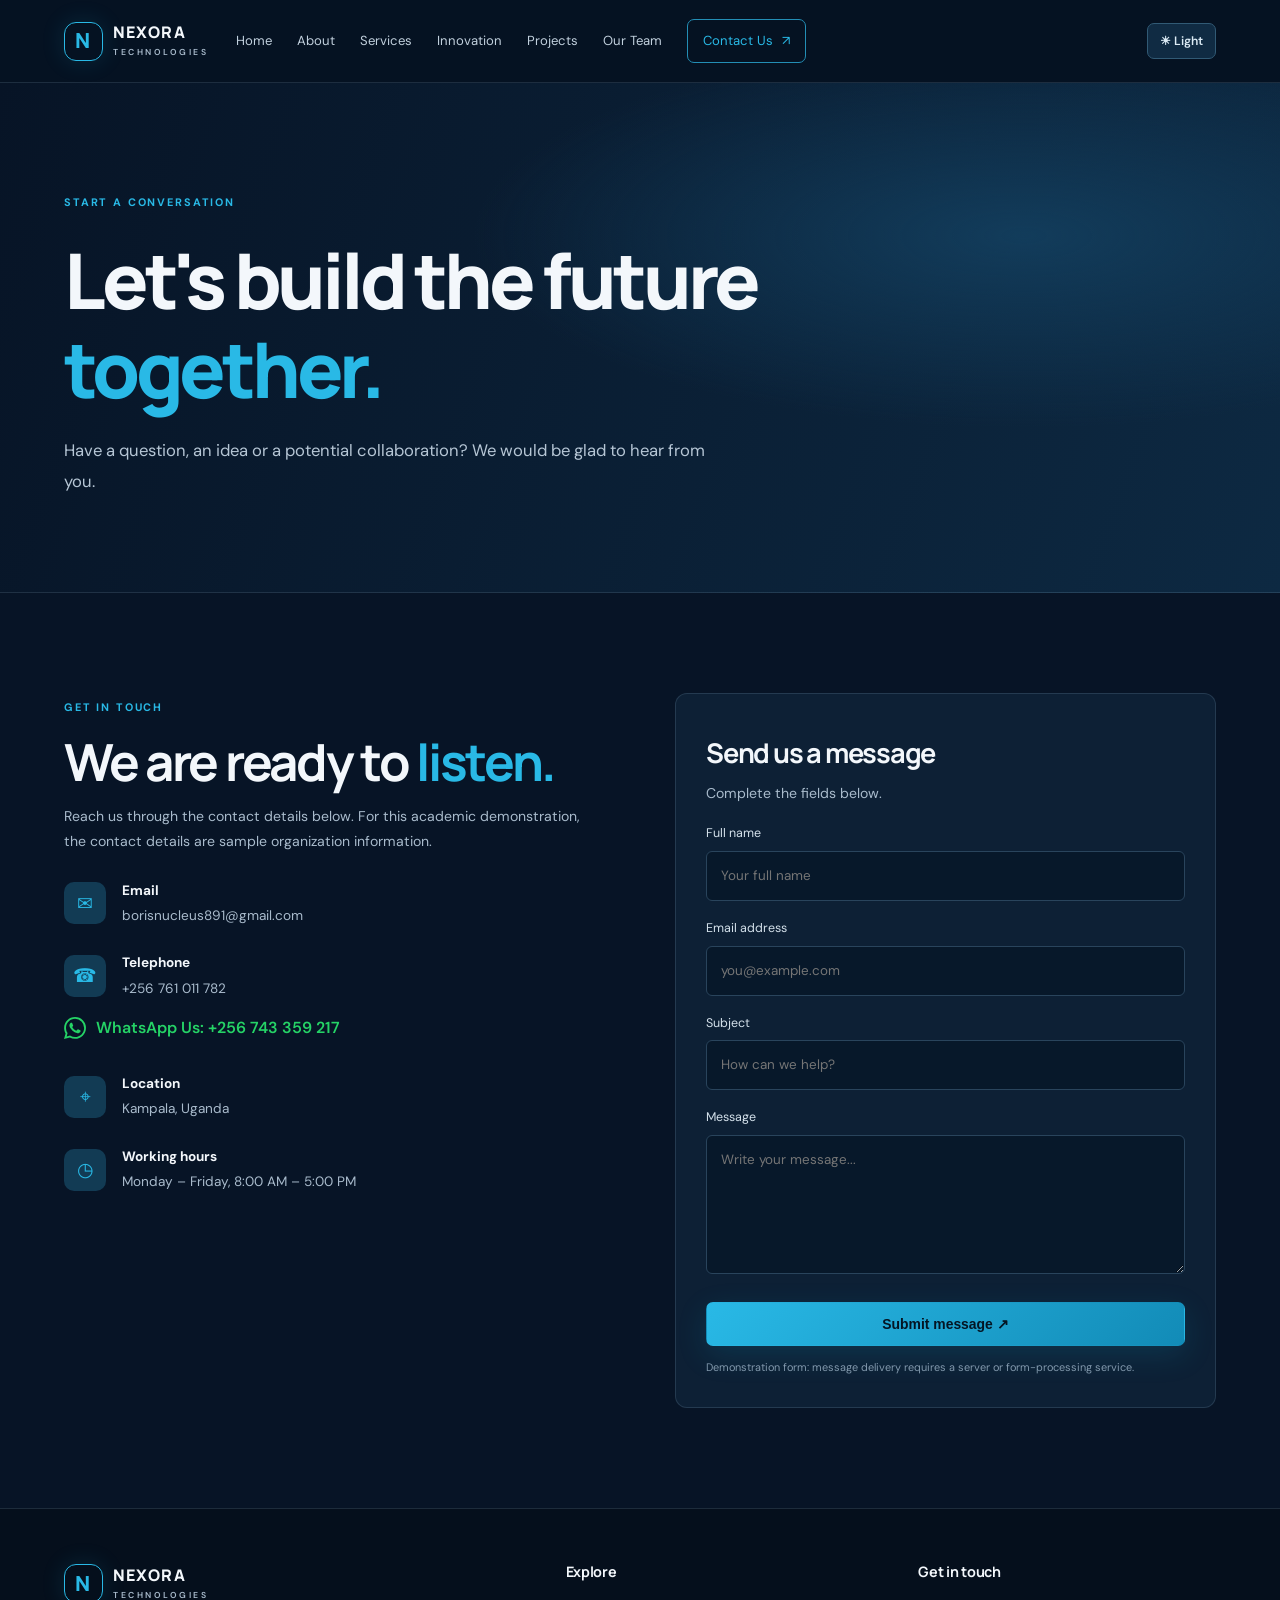
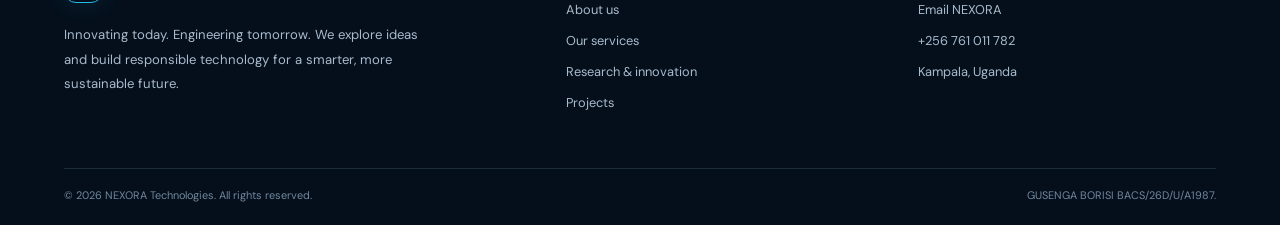
==== commit 5ea18339: "Update contact.html" ====
--- a/contact.html
+++ b/contact.html
@@ -40,7 +40,7 @@
         <path d="M20.52 3.48A11.87 11.87 0 0 0 12.05 0C5.48 0 .14 5.34.14 11.91c0 2.1.55 4.15 1.6 5.96L0 24l6.29-1.65a11.9 11.9 0 0 0 5.76 1.47h.01c6.57 0 11.91-5.34 11.91-11.91a11.84 11.84 0 0 0-3.45-8.43ZM12.06 21.8a9.9 9.9 0 0 1-5.04-1.38l-.36-.21-3.73.98 1-3.64-.24-.37a9.88 9.88 0 0 1-1.52-5.27c0-5.46 4.44-9.9 9.9-9.9a9.83 9.83 0 0 1 7 2.9 9.83 9.83 0 0 1 2.9 7c0 5.45-4.44 9.89-9.9 9.89Zm5.43-7.41c-.3-.15-1.77-.87-2.05-.97-.28-.1-.48-.15-.68.15-.2.3-.77.97-.94 1.17-.17.2-.35.23-.65.08-.3-.15-1.27-.47-2.42-1.5-.9-.8-1.5-1.78-1.67-2.08-.17-.3-.02-.46.13-.61.14-.13.3-.35.45-.52.15-.17.2-.3.3-.5.1-.2.05-.37-.02-.52-.08-.15-.68-1.64-.93-2.24-.24-.59-.49-.51-.68-.52h-.58c-.2 0-.52.08-.8.37-.28.3-1.05 1.03-1.05 2.52s1.08 2.92 1.23 3.12c.15.2 2.13 3.25 5.16 4.56.72.31 1.28.5 1.71.64.72.23 1.37.2 1.89.12.58-.09 1.77-.73 2.02-1.44.25-.71.25-1.32.17-1.44-.07-.13-.27-.2-.57-.35Z"/>
     </svg>
 
-    Chat with us on WhatsApp: +256 743 359 217
+    WhatsApp Us: +256 743 359 217
 </a>
 <div class="contact-detail"><span>⌖</span><div><b>Location</b><p>Kampala, Uganda</p></div></div>
 <div class="contact-detail"><span>◷</span><div><b>Working hours</b><p>Monday – Friday, 8:00 AM – 5:00 PM</p></div></div>
